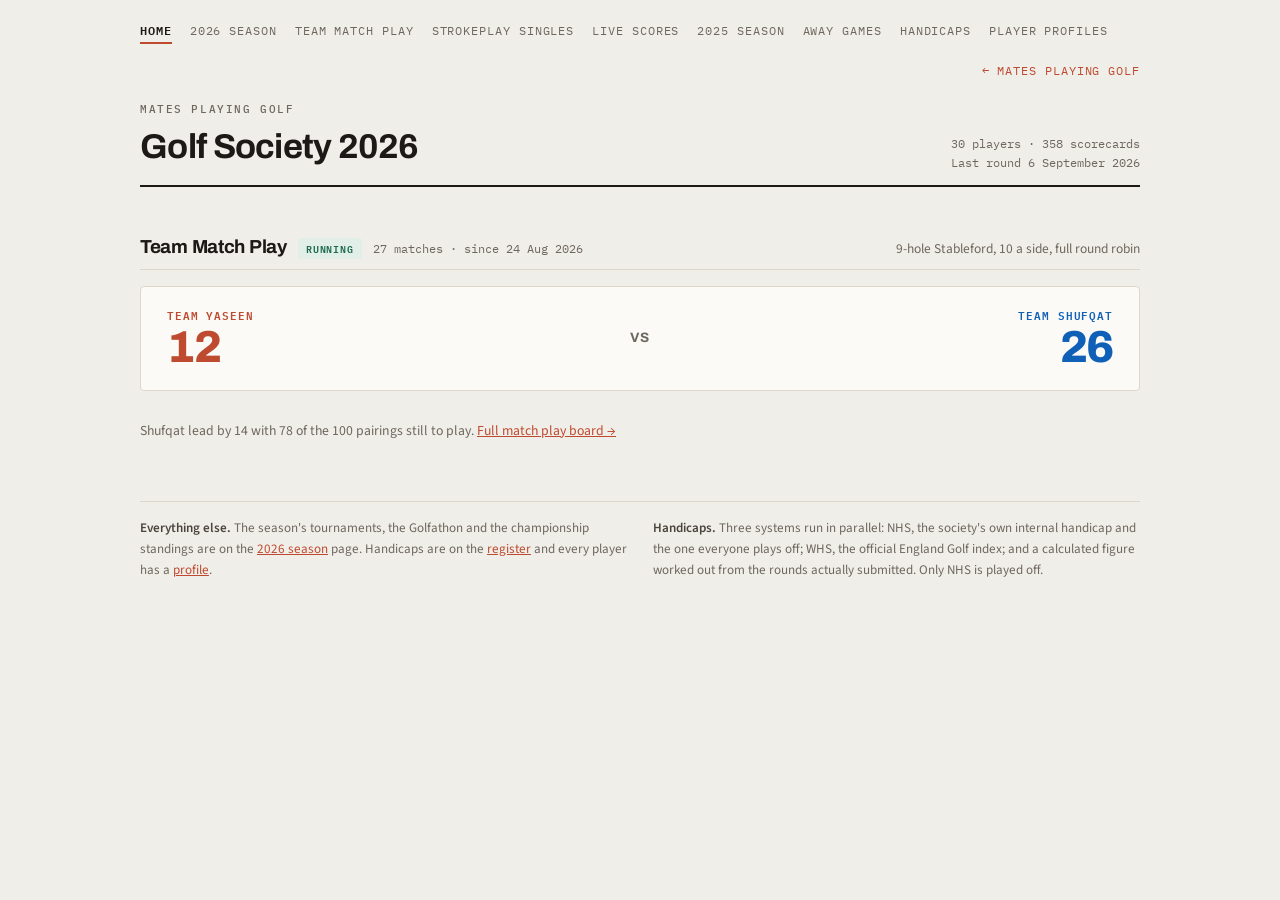
==== index.html @ e3bb6d6c "Yaseen 12, Shufqat 26 (27 matches) -- Moody v Sam now 12-17, was 17-12 (Waseem)" ====
<!doctype html>
<html lang="en">
<head>
<meta charset="utf-8">
<meta name="viewport" content="width=device-width,initial-scale=1">
<title>Golf Society 2026</title>
<meta name="description" content="Mates Playing Golf - the team match play score and the next away day.">
<link rel="stylesheet" href="https://fonts.googleapis.com/css2?family=Archivo:wght@500;600;700;800&family=IBM+Plex+Mono:wght@400;500;600&family=Source+Sans+3:wght@400;500;600;700&display=swap">
<link rel="stylesheet" href="style.css?v=f9aa6899">
<link rel="icon" href="favicon-32.png?v=7d5e942c" sizes="32x32" type="image/png">
<link rel="icon" href="favicon-16.png?v=1fc5ad18" sizes="16x16" type="image/png">
<link rel="apple-touch-icon" href="apple-touch-icon.png?v=20639bb8">
</head>
<body>
<div class="page">

  <nav class="sitenav">
    <a href="index.html" aria-current="page">Home</a>
    <a href="season.html">2026 season</a>
    <a href="matchplay.html">Team match play</a>
    <a href="strokeplay2026.html">Strokeplay Singles</a>
    <a href="live.html">Live scores</a>
    <a href="2025season.html">2025 season</a>
    <a href="awaygames.html">Away games</a>
    <a href="handicaps.html">Handicaps</a>
    <a href="profiles.html">Player profiles</a>
    <a class="back" target="_top" href="https://sites.google.com/view/mpgolf">&larr; Mates Playing Golf</a>
  </nav>

  <header class="masthead">
    <div>
      <div class="eyebrow">Mates Playing Golf</div>
      <h1>Golf Society 2026</h1>
    </div>
    <div class="stamp" id="stamp"></div>
  </header>

  <section>
    <div class="head">
      <div class="head-l">
        <h2>Team Match Play</h2>
        <span class="chip live">Running</span>
        <span class="when" id="mpWhen"></span>
      </div>
      <p>9-hole Stableford, 10 a side, full round robin</p>
    </div>
    <div class="mp">
      <div class="t a">
        <span class="lbl">Team Yaseen</span>
        <span class="sc num" id="mpA">0</span>
      </div>
      <div class="mid">VS</div>
      <div class="t b r">
        <span class="lbl">Team Shufqat</span>
        <span class="sc num" id="mpB">0</span>
      </div>
    </div>
    <p class="mp-note" id="mpNote"></p>
  </section>

  <section id="week" hidden>
    <div class="head">
      <div class="head-l">
        <h2 id="weekTitle">This week</h2>
        <span class="chip live" id="weekChip"></span>
        <span class="when" id="weekWhen"></span>
      </div>
      <p>All ten weeks are on the <a href="matchplay.html">team match play page</a></p>
    </div>
    <div class="weeks" id="weekBox"></div>
  </section>

  <section id="next" hidden>
    <div class="head">
      <div class="head-l">
        <h2 id="nextTitle">Next away day</h2>
        <span class="chip done">Booked</span>
        <span class="when" id="nextWhen"></span>
      </div>
      <p>Once the day has been played it drops off here and moves to the away games page</p>
    </div>
    <div class="cards" id="nextCards"></div>
  </section>

  <footer>
    <div><b>Everything else.</b> The season's tournaments, the Golfathon and the championship standings are on the <a href="season.html">2026 season</a> page. Handicaps are on the <a href="handicaps.html">register</a> and every player has a <a href="profiles.html">profile</a>.</div>
    <div><b>Handicaps.</b> Three systems run in parallel: NHS, the society's own internal handicap and the one everyone plays off; WHS, the official England Golf index; and a calculated figure worked out from the rounds actually submitted. Only NHS is played off.</div>
  </footer>
</div>

<script src="data.js?v=2415bcad"></script>
<script src="fx.js?v=35840b0c"></script>
<script>
  const fmtP = v => v % 1 === 0 ? String(v) : v.toFixed(1);

  /* ---------- the stamp ---------- */
  document.getElementById('stamp').innerHTML =
    `${SOCIETY.onBooks} players &middot; ${SOCIETY.rounds} scorecards<br>` +
    `Last round ${SOCIETY.lastRound}`;

  /* ---------- team match play, the headline ---------- */
  (function(){
    const isSub = (p,f) => !!f && f !== p;
    let a = 0, b = 0;
    MATCHES.forEach(m => {
      const big = Math.abs(m.aPts - m.bPts) >= BIG_WIN;
      if (m.aPts > m.bPts) a += big ? 2 : 1;
      else if (m.bPts > m.aPts) b += big ? 2 : 1;
      else { a += 0.5; b += 0.5; }
    });
    const pairs = new Set(MATCHES.filter(m => !isSub(m.aPlayer,m.aSubFor) && !isSub(m.bPlayer,m.bSubFor))
      .map(m => m.aPlayer + '|' + m.bPlayer));
    const total = ROSTER_A.length * ROSTER_B.length;

    document.getElementById('mpA').textContent = fmtP(a);
    document.getElementById('mpB').textContent = fmtP(b);
    const first = MATCHES.reduce((d,m) => m.date < d ? m.date : d, MATCHES[0].date);
    document.getElementById('mpWhen').textContent =
      MATCHES.length + ' matches · since ' + new Date(first + 'T00:00:00')
        .toLocaleDateString('en-GB', {day:'numeric', month:'short', year:'numeric'});

    const lead = a === b ? null : (a > b ? 'Yaseen' : 'Shufqat');
    document.getElementById('mpNote').innerHTML =
      (lead ? `${lead} lead by ${fmtP(Math.abs(a-b))}` : `All square at ${fmtP(a)} each`) +
      ` with ${total - pairs.size} of the ${total} pairings still to play. ` +
      `<a href="matchplay.html">Full match play board &rarr;</a>`;
  })();

  /* ---------- this week's team fixtures ----------
     The week is chosen by date, so the block moves on by itself every Monday
     and disappears once the last week has finished - nobody has to republish.
     Matches played ahead of their week are already done, so the list is a mix
     of results and outstanding games; both are shown, because what is still to
     arrange is the point of putting it here.

     The rows are drawn by fx.js, which the match play page uses too, so the
     two lists cannot drift apart. */
  (function(){
    if (typeof TEAM_SCHEDULE === 'undefined' || !TEAM_SCHEDULE.length) return;
    const today = new Date(); today.setHours(0,0,0,0);
    const day = d => new Date(d + 'T00:00:00');
    const endOf = w => { const e = day(w.from); e.setDate(e.getDate() + 6); return e; };

    const last = TEAM_SCHEDULE[TEAM_SCHEDULE.length - 1];
    if (endOf(last) < today) return;                  // competition over
    // the week we are in, or the next one to start
    const w = TEAM_SCHEDULE.find(x => endOf(x) >= today);
    if (!w) return;

    const done = w.pairs.filter(p => FX.byPair[p[0] + '|' + p[1]]).length;
    const started = day(w.from) <= today;

    document.getElementById('week').hidden = false;
    document.getElementById('weekTitle').textContent =
      (started ? 'This week — week ' : 'Next week — week ') + w.week;
    document.getElementById('weekChip').textContent = `${done} of ${w.pairs.length}`;
    document.getElementById('weekWhen').textContent =
      (started ? 'commencing Monday ' : 'starts Monday ') +
      day(w.from).toLocaleDateString('en-GB', {day:'numeric', month:'long'});

    const box = document.getElementById('weekBox');
    box.innerHTML = FX.card(w, {carry:true});
    box.insertAdjacentHTML('afterend', FX.key());   // outside the grid, not a cell
  })();

  /* ---------- the next away day ----------
     Strictly what is still to come: a fixture shows on the day itself and is
     gone the morning after, without anyone republishing the site, because the
     comparison runs in the reader's browser every time the page loads. A day
     that has been played but not yet scored is deliberately NOT shown here -
     it is no longer news - but it stays on the away games page marked as
     awaiting cards so it cannot be forgotten. */
  (function(){
    const F = (typeof FIXTURES !== 'undefined' ? FIXTURES : []);
    const today = new Date(); today.setHours(0,0,0,0);
    const day = d => new Date(d + 'T00:00:00');
    const soon = F.filter(f => day(f.date) >= today).sort((x,y) => day(x.date) - day(y.date));
    if (!soon.length) return;                 // nothing booked: the block stays hidden

    const fmt = d => day(d).toLocaleDateString('en-GB',
      {weekday:'long', day:'numeric', month:'long'});
    const away = d => Math.round((day(d) - today) / 86400000);
    const when = n => n === 0 ? 'today' : n === 1 ? 'tomorrow' : `in ${n} days`;

    document.getElementById('next').hidden = false;
    document.getElementById('nextTitle').textContent =
      soon.length === 1 ? 'Next away day' : 'Next away days';
    document.getElementById('nextWhen').textContent =
      soon.length === 1 ? when(away(soon[0].date))
                        : `${soon.length} booked · next ${when(away(soon[0].date))}`;

    document.getElementById('nextCards').innerHTML = soon.map(f => `
      <div class="card">
        <span class="net num" style="font-size:1.05rem">${fmt(f.date)}</span>
        <span class="who">${f.venue}</span>
        <span class="sub">${[f.place, f.note].filter(Boolean).join(' &middot; ')}</span>
        <span class="sub">${f.tee ? f.tee.toLowerCase() + ' tees' : 'tee to confirm'}${
          f.cr !== null ? ` &middot; rating ${f.cr.toFixed(1)}` : ' &middot; rating to follow'}</span>
      </div>`).join('');
  })();
</script>
<style>
  #nextCards .card{gap:3px;}
  #nextCards .who{font-weight:600;font-size:1rem;}
  #nextCards .sub{font-size:.82rem;color:var(--muted);}
</style>
<script src="fresh.js?v=aaacb79a"></script>
</body>
</html>
---- style.css ----
/* ============================================================
   Golf Society 2026 — shared styles for every page
   ============================================================ */

:root{
  --ground:#F0EEE9;
  --surface:#FBFAF7;
  --surface-sunk:#E7E4DD;
  --border:#DCD6CB;
  --hairline:#E8E4DB;
  --ink:#1C1917;
  --ink-2:#4A443C;
  --muted:#6E675E;
  --accent:#BE4A2F;
  --accent-wash:#F6E6E0;
  --gold:#9A6B12;
  --gold-wash:#F4EBD8;
  --live:#1B6B4C;
  --live-wash:#E2EFE8;
  --teamA:#BE4A2F;
  --teamA-wash:#F6E6E0;
  --teamB:#1160B8;
  --teamB-wash:#E1EAF7;
  --grid-open:#EDEAE3;
}
@media (prefers-color-scheme: dark){
  :root:not([data-theme="light"]){
    --ground:#14171A; --surface:#1B1F23; --surface-sunk:#22272C;
    --border:#2E353B; --hairline:#262C31;
    --ink:#E8E6E1; --ink-2:#BDBAB4; --muted:#949B9F;
    --accent:#E06A45; --accent-wash:#33201A;
    --gold:#D9A93C; --gold-wash:#302716;
    --live:#4FBF8E; --live-wash:#152A22;
    --teamA:#E06A45; --teamA-wash:#33201A;
    --teamB:#4C93D8; --teamB-wash:#16263A;
    --grid-open:#20252A;
  }
}
:root[data-theme="dark"]{
  --ground:#14171A; --surface:#1B1F23; --surface-sunk:#22272C;
  --border:#2E353B; --hairline:#262C31;
  --ink:#E8E6E1; --ink-2:#BDBAB4; --muted:#949B9F;
  --accent:#E06A45; --accent-wash:#33201A;
  --gold:#D9A93C; --gold-wash:#302716;
  --live:#4FBF8E; --live-wash:#152A22;
  --teamA:#E06A45; --teamA-wash:#33201A;
  --teamB:#4C93D8; --teamB-wash:#16263A;
  --grid-open:#20252A;
}

*{box-sizing:border-box;}
html{color-scheme:light dark;}
body{margin:0;background:var(--ground);color:var(--ink);
  font-family:'Source Sans 3',ui-sans-serif,system-ui,sans-serif;font-size:16px;line-height:1.5;
  -webkit-font-smoothing:antialiased;}
img{max-width:100%;}
h1,h2,h3,.num{font-family:'Archivo',ui-sans-serif,system-ui,sans-serif;text-wrap:balance;}
.num{font-variant-numeric:tabular-nums;}
a{color:var(--accent);}
:focus-visible{outline:2px solid var(--accent);outline-offset:2px;}
.page{max-width:1040px;margin:0 auto;padding:22px 20px 72px;display:flex;flex-direction:column;gap:46px;}

/* ---------- site nav ---------- */
.sitenav{display:flex;gap:18px;flex-wrap:wrap;font-family:'IBM Plex Mono',ui-monospace,monospace;
  font-size:.72rem;letter-spacing:.08em;text-transform:uppercase;margin-bottom:-30px;}
.sitenav a{text-decoration:none;color:var(--muted);padding-bottom:3px;border-bottom:2px solid transparent;}
.sitenav a:hover{color:var(--ink);}
.sitenav a[aria-current]{color:var(--ink);border-bottom-color:var(--accent);font-weight:600;}
.sitenav .back{margin-left:auto;color:var(--accent);}
.sitenav .back:hover{color:var(--ink);}
@media (max-width:720px){.sitenav .back{margin-left:0;width:100%;}}

/* ---------- masthead ---------- */
.masthead{display:flex;justify-content:space-between;align-items:flex-end;gap:20px;flex-wrap:wrap;
  border-bottom:2px solid var(--ink);padding-bottom:12px;}
.eyebrow{font-family:'IBM Plex Mono',monospace;font-size:.7rem;font-weight:500;letter-spacing:.14em;
  text-transform:uppercase;color:var(--muted);}
.masthead h1{margin:4px 0 0;font-size:clamp(1.6rem,4.5vw,2.15rem);font-weight:700;letter-spacing:-.02em;}
.masthead .stamp{font-family:'IBM Plex Mono',monospace;font-size:.72rem;color:var(--muted);
  text-align:right;line-height:1.7;}

/* ---------- stat strip ---------- */
.strip{display:grid;grid-template-columns:repeat(4,1fr);gap:1px;background:var(--border);
  border:1px solid var(--border);border-radius:4px;overflow:hidden;}
@media (max-width:620px){.strip{grid-template-columns:repeat(2,1fr);}}
.stat{background:var(--surface);padding:14px 16px;display:flex;flex-direction:column;gap:1px;}
.stat .k{font-family:'IBM Plex Mono',monospace;font-size:.64rem;letter-spacing:.1em;
  text-transform:uppercase;color:var(--muted);}
.stat .v{font-family:'Archivo',sans-serif;font-size:1.55rem;font-weight:700;
  font-variant-numeric:tabular-nums;letter-spacing:-.02em;line-height:1.15;}
.stat .v .of{font-size:.9rem;font-weight:500;color:var(--muted);}
.stat .sub{font-size:.79rem;color:var(--muted);}

/* ---------- section headers ---------- */
/* an author display rule beats the UA stylesheet's [hidden]{display:none},
   so anything using the hidden attribute needs this to actually disappear */
[hidden]{display:none !important;}
section{display:flex;flex-direction:column;gap:16px;}
.head{display:flex;justify-content:space-between;align-items:baseline;gap:12px;flex-wrap:wrap;
  border-bottom:1px solid var(--border);padding-bottom:8px;}
.head-l{display:flex;align-items:baseline;gap:11px;flex-wrap:wrap;}
.head h2{margin:0;font-size:1.18rem;font-weight:700;letter-spacing:-.015em;}
.head .when{font-family:'IBM Plex Mono',monospace;font-size:.72rem;color:var(--muted);}
.head p{margin:0;font-size:.84rem;color:var(--muted);}
.chip{font-family:'IBM Plex Mono',monospace;font-size:.63rem;font-weight:600;letter-spacing:.09em;
  text-transform:uppercase;padding:3px 8px;border-radius:3px;background:var(--surface-sunk);color:var(--ink-2);}
.chip.live{background:var(--live-wash);color:var(--live);}
.chip.done{background:var(--gold-wash);color:var(--gold);}
.after{font-size:.83rem;color:var(--muted);}

/* ---------- bar chart ---------- */
.bars{display:grid;grid-template-columns:auto 1fr auto;gap:3px 12px;align-items:center;}
.bars .nm{font-size:.86rem;font-weight:600;white-space:nowrap;}
.bars .nm .rk{color:var(--muted);font-weight:500;font-family:'IBM Plex Mono',monospace;
  font-size:.72rem;margin-right:7px;}
.track{height:16px;background:var(--surface-sunk);border-radius:3px;overflow:hidden;}
.fill{height:100%;background:var(--accent);border-radius:0 4px 4px 0;}
.fill.top{background:var(--gold);}
.bars .val{font-family:'Archivo',sans-serif;font-weight:700;font-variant-numeric:tabular-nums;
  font-size:.9rem;white-space:nowrap;}
.bars .val small{font-family:'Source Sans 3',sans-serif;font-weight:400;color:var(--muted);
  font-size:.74rem;margin-left:6px;}
@media (max-width:560px){
  .bars{grid-template-columns:1fr auto;}
  .bars .track{grid-column:1 / -1;}
}

/* ---------- tables ---------- */
.t-scroll{overflow-x:auto;}
table{width:100%;border-collapse:collapse;font-size:.88rem;}
th,td{padding:7px 8px;text-align:right;white-space:nowrap;font-variant-numeric:tabular-nums;
  border-bottom:1px solid var(--hairline);}
th{font-family:'IBM Plex Mono',monospace;font-size:.62rem;font-weight:500;letter-spacing:.08em;
  text-transform:uppercase;color:var(--muted);border-bottom:1px solid var(--border);}
th.sortable{cursor:pointer;user-select:none;}
th.sortable:hover{color:var(--ink);}
th.sortable::after{content:"";opacity:.35;margin-left:5px;}
th.sortable[data-dir="asc"]::after{content:"\2191";opacity:1;color:var(--accent);}
th.sortable[data-dir="desc"]::after{content:"\2193";opacity:1;color:var(--accent);}
td.rk,th.rk{width:2.6em;text-align:left;color:var(--muted);font-family:'IBM Plex Mono',monospace;font-size:.78rem;}
td.nm,th.nm{text-align:left;font-weight:600;}
tr.win td.nm{color:var(--gold);}
td.key{font-family:'Archivo',sans-serif;font-weight:700;text-align:right;}
td.pending{color:var(--muted);}
.mini{font-family:'IBM Plex Mono',ui-monospace,monospace;font-size:.62rem;
  color:var(--muted);margin-left:6px;}
.major-note{display:block;font-weight:400;font-size:.78rem;color:var(--muted);margin-top:2px;}
td .chip{font-size:.6rem;}
.tie{font-family:'IBM Plex Mono',monospace;font-size:.66rem;color:var(--muted);margin-left:6px;}
.pill{font-family:'IBM Plex Mono',monospace;font-size:.62rem;font-weight:600;letter-spacing:.05em;
  padding:2px 7px;border-radius:3px;background:var(--surface-sunk);color:var(--ink-2);}
.pill.est{background:var(--live-wash);color:var(--live);}

/* ---------- callout ---------- */
.note{background:var(--surface);border:1px solid var(--border);border-left:3px solid var(--accent);
  border-radius:4px;padding:14px 16px;font-size:.87rem;color:var(--ink-2);line-height:1.6;}
.note b{color:var(--ink);}

/* ---------- cards ---------- */
.cards{display:grid;grid-template-columns:repeat(auto-fit,minmax(215px,1fr));gap:1px;
  background:var(--border);border:1px solid var(--border);border-radius:4px;overflow:hidden;}
.card{background:var(--surface);padding:15px 16px;display:flex;flex-direction:column;gap:2px;}
.card .net{font-family:'Archivo',sans-serif;font-size:1.7rem;font-weight:700;line-height:1;
  font-variant-numeric:tabular-nums;color:var(--accent);}
.card .who{font-weight:600;font-size:.94rem;}
.card .meta{font-size:.76rem;color:var(--muted);}

/* ---------- match play: compact score panel ---------- */
.mp{display:grid;grid-template-columns:1fr auto 1fr;align-items:center;gap:clamp(10px,3vw,26px);
  background:var(--surface);border:1px solid var(--border);border-radius:4px;padding:20px clamp(16px,3vw,26px);}
@media (max-width:560px){.mp{grid-template-columns:1fr;text-align:center;}}
.mp .t{display:flex;flex-direction:column;gap:1px;}
.mp .t.r{text-align:right;}
@media (max-width:560px){.mp .t,.mp .t.r{text-align:center;}}
.mp .t .lbl{font-family:'IBM Plex Mono',monospace;font-size:.7rem;font-weight:600;letter-spacing:.08em;
  text-transform:uppercase;}
.mp .t.a .lbl{color:var(--teamA);} .mp .t.b .lbl{color:var(--teamB);}
.mp .t .sc{font-family:'Archivo',sans-serif;font-size:2.8rem;font-weight:800;line-height:1;
  letter-spacing:-.03em;font-variant-numeric:tabular-nums;}
.mp .t.a .sc{color:var(--teamA);} .mp .t.b .sc{color:var(--teamB);}
.mp .mid{font-family:'Archivo',sans-serif;font-weight:700;font-size:.85rem;color:var(--muted);
  letter-spacing:.1em;}
.mp-note{font-size:.86rem;color:var(--muted);}

/* Golfathon: the event and who took part, no scoring */
.ga-players .lbl{display:block;font-family:'IBM Plex Mono',ui-monospace,monospace;
  font-size:.6rem;font-weight:600;letter-spacing:.08em;text-transform:uppercase;
  color:var(--muted);margin-bottom:9px;}
.ga-players ul{list-style:none;margin:0;padding:0;display:flex;flex-wrap:wrap;gap:8px;}
.ga-players li{font-weight:600;font-size:.92rem;padding:6px 12px;border-radius:4px;
  background:var(--surface-sunk);border:1px solid var(--border);}

/* ---------- match play: full board ---------- */
.board{display:grid;grid-template-columns:1fr auto 1fr;gap:clamp(10px,3vw,28px);align-items:stretch;}
@media (max-width:640px){.board{grid-template-columns:1fr;}}
.side{background:var(--surface);border:1px solid var(--border);border-radius:4px;
  padding:22px clamp(16px,3vw,26px);display:flex;flex-direction:column;gap:2px;position:relative;overflow:hidden;}
.side::before{content:"";position:absolute;inset:0 auto 0 0;width:5px;background:var(--tint);}
.side.a{--tint:var(--teamA);--lead-wash:var(--teamA-wash);}
.side.b{--tint:var(--teamB);--lead-wash:var(--teamB-wash);}
.side.lead{background:var(--lead-wash);border-color:var(--tint);}
.side .who{font-family:'IBM Plex Mono',monospace;font-size:.74rem;font-weight:600;letter-spacing:.08em;
  text-transform:uppercase;color:var(--tint);}
.side .score{font-family:'Archivo',sans-serif;font-size:clamp(3.4rem,11vw,4.6rem);font-weight:800;
  line-height:.95;letter-spacing:-.04em;font-variant-numeric:tabular-nums;color:var(--tint);}
.side .cap{font-size:.85rem;color:var(--muted);}
.side .form{display:flex;gap:3px;margin-top:12px;}
.form i{width:100%;height:5px;border-radius:1px;background:var(--surface-sunk);font-style:normal;}
.form i.w{background:var(--tint);}
.form i.h{background:var(--muted);opacity:.55;}
.mid-col{display:flex;flex-direction:column;align-items:center;justify-content:center;gap:6px;padding:0 4px;}
.mid-col .vs{font-family:'Archivo',sans-serif;font-weight:700;font-size:.9rem;color:var(--muted);letter-spacing:.1em;}
.mid-col .rule{width:1px;flex:1;background:var(--border);min-height:18px;}
@media (max-width:640px){.mid-col{flex-direction:row;}.mid-col .rule{width:100%;height:1px;flex:1;min-height:0;}}
.verdict{display:flex;align-items:baseline;gap:10px;flex-wrap:wrap;font-size:1.02rem;margin:0;}
.verdict b{font-family:'Archivo',sans-serif;font-weight:700;}

/* ---------- match play: race chart ---------- */
.chart-wrap{position:relative;}
#race{width:100%;height:auto;display:block;touch-action:pan-y;}
#race text{font-family:'IBM Plex Mono',monospace;}
.tip{position:absolute;pointer-events:none;opacity:0;transition:opacity .12s;
  background:var(--surface);border:1px solid var(--border);border-radius:4px;
  padding:8px 10px;font-size:.78rem;line-height:1.45;min-width:150px;
  box-shadow:0 6px 20px -10px rgba(0,0,0,.45);z-index:5;}
.tip .t-h{font-family:'IBM Plex Mono',monospace;font-size:.66rem;letter-spacing:.08em;
  text-transform:uppercase;color:var(--muted);margin-bottom:4px;}
.tip .t-r{display:flex;justify-content:space-between;gap:14px;font-variant-numeric:tabular-nums;}
.tip .t-r b{font-weight:600;}
.tip .t-f{margin-top:5px;padding-top:5px;border-top:1px solid var(--hairline);color:var(--muted);font-size:.74rem;}
.legend{display:flex;gap:18px;flex-wrap:wrap;font-size:.82rem;color:var(--ink-2);}
.legend span{display:inline-flex;align-items:center;gap:7px;}
.legend-key{width:14px;height:3px;border-radius:2px;display:inline-block;}
.legend-key.a{background:var(--teamA);} .legend-key.b{background:var(--teamB);}
.legend-key.gap{height:10px;width:14px;border-radius:2px;background:var(--surface-sunk);}
.dot{width:10px;height:10px;border-radius:50%;display:inline-block;}
.dot.a{background:var(--teamA);} .dot.b{background:var(--teamB);}

/* ---------- match play: rosters ---------- */
.rosters{display:grid;grid-template-columns:1fr 1fr;gap:22px;}
@media (max-width:760px){.rosters{grid-template-columns:1fr;}}
.roster h3{margin:0 0 8px;font-family:'IBM Plex Mono',monospace;font-size:.74rem;font-weight:600;
  letter-spacing:.1em;text-transform:uppercase;display:flex;align-items:center;gap:8px;}
.roster.a h3{color:var(--teamA);} .roster.b h3{color:var(--teamB);}
.roster h3 .dot{background:currentColor;width:9px;height:9px;}
tr.idle td{color:var(--muted);font-weight:500;}
.star{color:var(--gold);font-size:.76rem;font-weight:600;margin-left:3px;}

/* ---------- match play: ledger ---------- */
.ledger{display:flex;flex-direction:column;}
.day{font-family:'IBM Plex Mono',monospace;font-size:.68rem;letter-spacing:.1em;text-transform:uppercase;
  color:var(--muted);padding:16px 0 6px;border-bottom:1px solid var(--border);}
.day:first-child{padding-top:0;}
.match{display:grid;grid-template-columns:1fr 62px 1fr 118px;align-items:center;gap:12px;
  padding:9px 0;border-bottom:1px solid var(--hairline);font-size:.9rem;}
@media (max-width:640px){
  .match{grid-template-columns:1fr 62px 1fr;gap:8px 10px;}
  .match .outcome{grid-column:1 / -1;text-align:left;}
}
.match .p{display:flex;flex-direction:column;gap:1px;min-width:0;}
.match .p.right{text-align:right;align-items:flex-end;}
.match .p .nm2{font-weight:600;overflow:hidden;text-overflow:ellipsis;}
.match .p.win.a .nm2{color:var(--teamA);} .match .p.win.b .nm2{color:var(--teamB);}
.match .p .sub{font-size:.72rem;color:var(--muted);}
.match .cards2{display:flex;justify-content:center;align-items:center;gap:6px;
  font-family:'Archivo',sans-serif;font-weight:700;font-variant-numeric:tabular-nums;}
.match .cards2 .dash{color:var(--muted);font-weight:500;}
.match .outcome{text-align:right;font-size:.78rem;color:var(--muted);}
.tag{display:inline-block;font-family:'IBM Plex Mono',monospace;font-size:.64rem;font-weight:600;
  letter-spacing:.06em;text-transform:uppercase;padding:2px 6px;border-radius:3px;}
.tag.big{background:var(--gold-wash);color:var(--gold);}
.tag.half{background:var(--surface-sunk);color:var(--ink-2);}

/* ---------- match play: pairings grid ---------- */
.grid-scroll{overflow-x:auto;border:1px solid var(--border);border-radius:4px;background:var(--surface);}
.pg{border-collapse:collapse;font-family:'IBM Plex Mono',monospace;font-size:.68rem;}
.pg th,.pg td{border:1px solid var(--hairline);padding:0;text-align:center;}
.pg td{width:30px;height:30px;}
.pg th.corner{background:var(--surface);}
.pg th.col{height:74px;width:30px;background:var(--teamB-wash);color:var(--teamB);font-weight:600;}
.pg th.col span{writing-mode:vertical-rl;transform:rotate(180deg);display:inline-block;padding:5px 0;}
.pg th.row{background:var(--teamA-wash);color:var(--teamA);font-weight:600;text-align:left;
  padding:0 10px;white-space:nowrap;}
.pg td.open{background:var(--grid-open);}
.pg td.done{background:var(--gold-wash);color:var(--gold);font-weight:600;}
.g-legend{display:flex;gap:18px;flex-wrap:wrap;font-size:.8rem;color:var(--ink-2);}
.g-legend span{display:inline-flex;align-items:center;gap:7px;}
.sw{width:13px;height:13px;border-radius:2px;border:1px solid var(--border);display:inline-block;}
.sw.done{background:var(--gold-wash);border-color:var(--gold);}
.sw.open{background:var(--grid-open);}

/* ---------- footer ---------- */
footer{border-top:1px solid var(--border);padding-top:16px;font-size:.82rem;color:var(--muted);
  display:grid;grid-template-columns:repeat(auto-fit,minmax(230px,1fr));gap:10px 26px;line-height:1.6;}
footer b{color:var(--ink-2);font-weight:600;}

@media (prefers-reduced-motion:reduce){*{transition:none!important;}}


/* team match play fixture list
   Two columns on a wide screen so ten matches read at a glance rather than as
   a long strip.

   COLOUR CARRIES THE TEAM, WEIGHT CARRIES THE RESULT. Every name is tinted in
   its own team's colour, so a row reads as A side against B side before it is
   read at all. The winner is the name at full strength and bold; a halved
   match shows both at full strength and neither bold, which is what a draw
   should look like. Colouring only the winner - the previous arrangement -
   left an unplayed fixture with no team in it at all, which is most of the
   list for most of the season.

   A browser too old for color-mix keeps the first declaration and simply
   shows every name at full team colour, which is a fair degradation.        */
.weeks{display:grid;grid-template-columns:repeat(auto-fit,minmax(320px,1fr));gap:14px;}
/* a size container, so the fixture list below can lay itself out against the
   width of THIS card rather than the width of the window. The match play
   page puts two week cards side by side, so a viewport-based breakpoint
   split a 334px card into two columns and squeezed the names to nothing. */
.wk{background:var(--surface);border:1px solid var(--border);border-radius:4px;
  padding:13px 14px;container-type:inline-size;}
.wk-h{display:flex;align-items:baseline;gap:9px;flex-wrap:wrap;margin-bottom:10px;
  padding-bottom:7px;border-bottom:1px solid var(--border);}
.wk-h b{font-size:.95rem;}
.wk-h .chip{margin-left:auto;}
.fx-list{list-style:none;margin:0;padding:0;display:grid;gap:1px 26px;
  grid-template-columns:1fr;}
/* two columns, never three: at three the names are squeezed to about 70px and
   the row stops being readable at a glance. Measured on the card, so the home
   page's single wide card splits in two while the match play page's paired
   cards each stay in one - which is what their width can carry. */
@container (min-width:660px){ .fx-list{grid-template-columns:1fr 1fr;} }
.fx{display:grid;grid-template-columns:1.4em minmax(0,1fr) auto minmax(0,1fr) auto;
  align-items:center;gap:7px;padding:4px 6px;border-radius:3px;font-size:.87rem;}
.fx + .fx{box-shadow:inset 0 1px 0 var(--hairline);}
.fx .no{font-family:'IBM Plex Mono',ui-monospace,monospace;font-size:.64rem;color:var(--muted);
  text-align:right;}

/* the two name cells. Each is a flex row so the form bars can sit on the
   outside edge and only the name itself is allowed to shrink. */
.fx-a,.fx-b{display:flex;align-items:center;gap:7px;min-width:0;}
.fx-a{justify-content:flex-end;text-align:right;}
.fx-a .nm,.fx-b .nm{white-space:nowrap;overflow:hidden;text-overflow:ellipsis;}
/* The quiet state is the team colour mixed toward the ink, not toward the
   card. Mixing toward the card washed the names out to 2.6:1 against it -
   unreadable - and would do the same in dark mode; mixing toward the ink keeps
   the hue, stays legible, and moves the right way in both palettes. */
.fx-a{color:var(--teamA);color:color-mix(in srgb,var(--teamA) 70%,var(--ink));}
.fx-b{color:var(--teamB);color:color-mix(in srgb,var(--teamB) 70%,var(--ink));}
.fx-a.won,.fx.halved .fx-a{color:var(--teamA);}
.fx-b.won,.fx.halved .fx-b{color:var(--teamB);}
.fx .won .nm{font-weight:700;}
.fx .nm .src{font-weight:400;}

/* form bars - fx.js explains what they mean. currentColor makes them take the
   name's team colour, so they brighten with it when that player won. */
.form{flex:none;display:inline-flex;align-items:center;gap:2px;font-style:normal;line-height:0;}
.form b{display:block;width:4px;height:11px;border-radius:1px;background:currentColor;opacity:.9;}
.form b.bw{width:9px;}                                    /* a win worth two */
.form b.h{opacity:.42;}                                          /* halved */
.form b.l{background:none;box-shadow:inset 0 0 0 1px currentColor;opacity:.34;}
.form.none{font-size:.85rem;line-height:1;opacity:.3;}     /* has not played */

.fx-v{font-family:'IBM Plex Mono',ui-monospace,monospace;font-size:.72rem;color:var(--muted);
  min-width:3.4em;text-align:center;}
.fx.done .fx-v{font-size:.8rem;font-weight:600;color:var(--ink);
  background:var(--surface-sunk);border-radius:3px;padding:1px 5px;font-variant-numeric:tabular-nums;}
.fx-r{font-family:'IBM Plex Mono',ui-monospace,monospace;font-size:.66rem;color:var(--muted);
  min-width:5.6em;text-align:right;}
.fx .pending{opacity:.75;}
.fx.late .fx-r{color:var(--accent);opacity:1;}

/* carried over: fixtures whose week closed without them being played.
   Set apart from the week's own ten by a rule and a heading, and tinted with
   the accent wash so an overdue game reads as something to act on rather than
   as one more row in a list. */
.wk-carry{margin-top:14px;padding-top:12px;border-top:1px dashed var(--border);}
.carry-h{display:flex;align-items:baseline;gap:9px;flex-wrap:wrap;margin-bottom:8px;}
.carry-h b{font-size:.82rem;text-transform:uppercase;letter-spacing:.06em;
  color:var(--accent);}
.carry-h span{font-size:.75rem;color:var(--muted);}
.wk-carry .fx{background:var(--accent-wash);}
.wk-carry .fx .fx-r{color:var(--accent);opacity:1;}

/* the submit-a-result button. Deliberately quiet: it is for two people, and
   everyone else on the page is a reader. */
.btn{display:inline-block;background:var(--accent);color:#fff;text-decoration:none;
  font-weight:600;font-size:.9rem;padding:9px 16px;border-radius:4px;}
.btn:hover{filter:brightness(1.08);}
.btn-note{margin:11px 0 0;font-size:.82rem;color:var(--muted);max-width:62ch;line-height:1.55;}

/* the legend, once under the list rather than once per week card */
.fx-key{display:flex;flex-wrap:wrap;align-items:center;gap:7px 16px;margin-top:12px;
  font-size:.73rem;color:var(--muted);}
.fx-key span{display:inline-flex;align-items:center;gap:6px;}
.fx-key .form{color:var(--ink-2);}
.fx-key .fx-key-t{color:var(--muted);}
.fx-key .fx-key-t:first-child{font-weight:600;color:var(--ink-2);font-size:.64rem;
  text-transform:uppercase;letter-spacing:.06em;}

/* Narrow cards, again measured on the card rather than the window: the date
   drops to its own line first, which buys back about 57px and keeps the names
   readable. Only if it is still hopeless do the form bars go - a name the
   reader cannot read is worse than a record they cannot see. */
@container (max-width:390px){
  .fx{grid-template-columns:1.4em minmax(0,1fr) auto minmax(0,1fr);row-gap:1px;}
  .fx-r{grid-column:2 / -1;text-align:right;}
}
@container (max-width:260px){ .fx .form{display:none;} }

/* The one-line "did my result land?" answer, under the submit heading. */
.lastup{margin:0 0 12px;font-size:.8rem;color:var(--muted);line-height:1.5;}
.lastup b{color:var(--ink-2);font-weight:600;}
.lastup a{color:var(--accent);}

/* "How to enter a result", under the submit button on the match play page.
   Three steps and one worked example: a captain does this a few times a
   season, so it has to be readable cold, and short enough that nobody
   scrolls past it. */
.how{margin:14px 0 0;padding-left:1.15em;font-size:.84rem;color:var(--ink-2);
  line-height:1.6;}
.how li{margin:2px 0;}
.how li::marker{color:var(--accent);font-weight:700;font-size:.8rem;}

.how-ex{margin:14px 0 0;padding:11px 13px;border:1px solid var(--rule);
  border-radius:5px;background:var(--surface-sunk);max-width:34rem;}
.how-ex figcaption{font-size:.78rem;font-weight:600;color:var(--ink-2);
  margin-bottom:8px;}
.how-ex dl{display:grid;grid-template-columns:auto 1fr;gap:4px 14px;margin:0;
  font-size:.8rem;}
.how-ex dt{color:var(--muted);white-space:nowrap;}
.how-ex dd{margin:0;font-weight:600;font-family:'IBM Plex Mono',monospace;
  font-size:.76rem;}
.how-ex dd.q{font-weight:400;font-style:italic;color:var(--muted);
  font-family:inherit;font-size:.8rem;}
@container (max-width:420px){
  .how-ex dl{grid-template-columns:1fr;gap:0 0;}
  .how-ex dd{margin-bottom:7px;}
}

.how-else{margin:13px 0 0;padding-left:1.05em;font-size:.82rem;
  color:var(--muted);line-height:1.6;}
.how-else li{margin:3px 0;}
.how-else b{color:var(--ink-2);}

/* The form itself, behind a toggle under the submit button.
   Shut by default: a captain who has done this before does not need two
   screenshots in his way, and one who has not can open them without leaving
   the page or hunting for a guide. auto-fit means the pair sit side by side
   where there is room and stack on a phone, with no breakpoint to maintain. */
.shots{margin:14px 0 0;}
.shots summary{display:inline-block;cursor:pointer;font-size:.82rem;
  font-weight:600;color:var(--accent);padding:3px 0;}
.shots summary:hover{text-decoration:underline;}
.shots-grid{display:grid;gap:16px;margin-top:12px;
  grid-template-columns:repeat(auto-fit,minmax(230px,1fr));max-width:62rem;}
.shots-grid figure{margin:0;}
.shots-grid img{display:block;width:100%;height:auto;border:1px solid var(--border);
  border-radius:5px;background:var(--surface);}
.shots-grid figcaption{margin-top:7px;font-size:.78rem;color:var(--muted);
  line-height:1.5;}
.shots-grid figcaption b{color:var(--ink-2);font-weight:600;}

/* Rounds held by both handicap systems, on a player profile.
   A card is 332px in a three-column grid, so this is a stacked list rather
   than the eight-column table the data suggests - that needed 543px and put a
   sideways scroller inside the card. */
.linked{margin:16px 0 0;}
.linked .lbl{display:block;font-size:.72rem;font-weight:600;color:var(--ink-2);
  text-transform:uppercase;letter-spacing:.06em;}
.linked .lbl em{display:block;margin-top:3px;font-style:normal;font-weight:400;
  font-size:.76rem;color:var(--muted);text-transform:none;letter-spacing:0;}
.lk{list-style:none;margin:9px 0 0;padding:0;}
.lk li{padding:7px 0;border-top:1px solid var(--hairline);}
.lk li:first-child{border-top:0;}
.lk-d{display:block;font-family:'IBM Plex Mono',monospace;font-size:.72rem;
  color:var(--muted);}
.lk-d em{font-style:normal;font-family:'Source Sans 3',sans-serif;font-size:.78rem;
  font-weight:600;color:var(--ink-2);margin-left:7px;}
.lk-v{display:inline-flex;flex-wrap:wrap;align-items:baseline;gap:2px 5px;
  margin-top:3px;font-size:.78rem;}
.lk-v b{font-weight:700;font-variant-numeric:tabular-nums;color:var(--ink);}
.lk-v i{font-style:normal;font-size:.66rem;color:var(--muted);margin-right:5px;}
.lk-eg{margin-left:10px;}
.lk-eg b{color:var(--teamB);}
.lk-v i.cap{border-bottom:1px dotted var(--muted);cursor:help;}
.lk-more{margin:7px 0 0;font-size:.72rem;font-style:italic;color:var(--muted);}
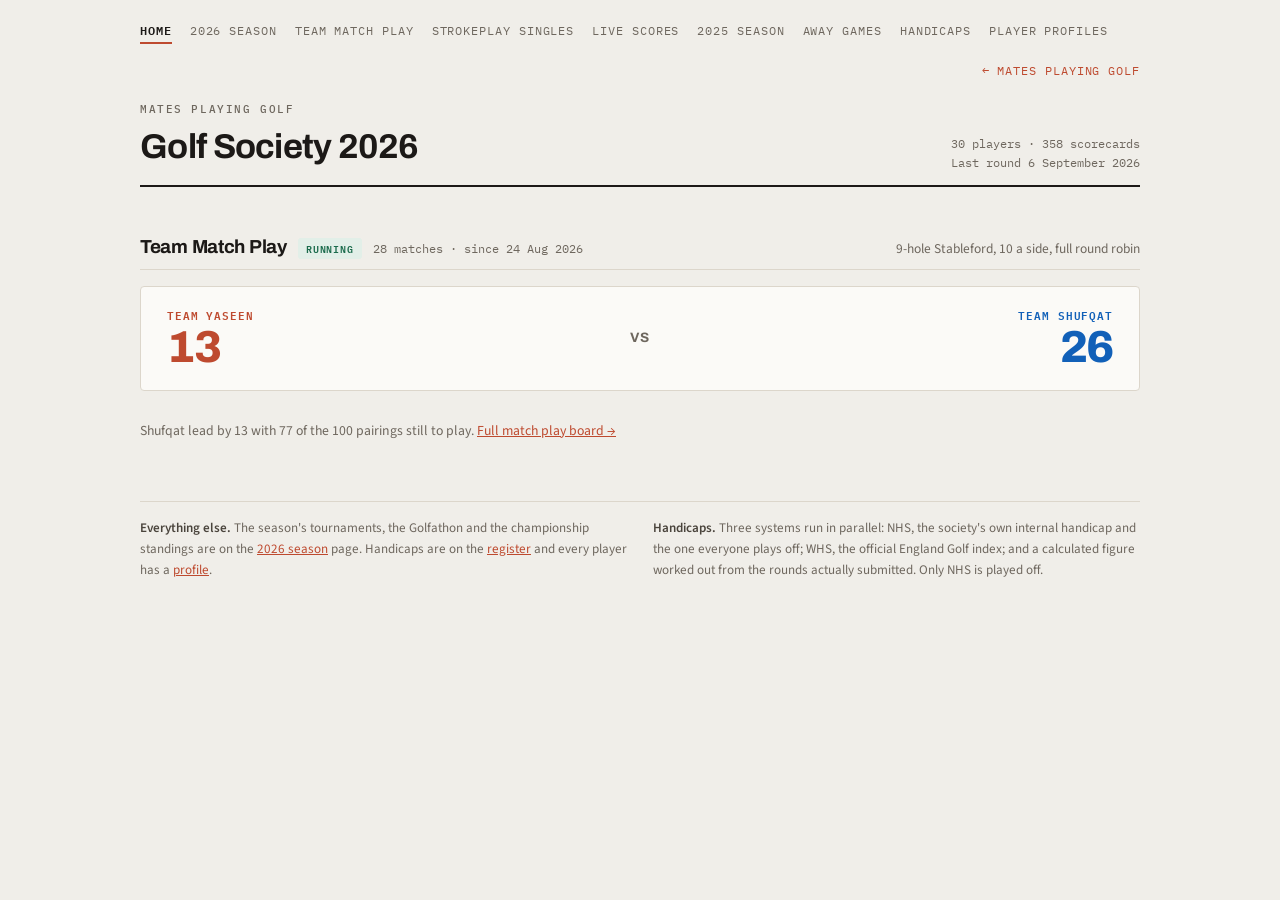
==== commit 6062c316: "Yaseen 13, Shufqat 26 (28 matches) -- added Imran v Raz 18-15 (Waseem)" ====
--- a/index.html
+++ b/index.html
@@ -88,7 +88,7 @@
   </footer>
 </div>
 
-<script src="data.js?v=2415bcad"></script>
+<script src="data.js?v=e3448d7b"></script>
 <script src="fx.js?v=35840b0c"></script>
 <script>
   const fmtP = v => v % 1 === 0 ? String(v) : v.toFixed(1);
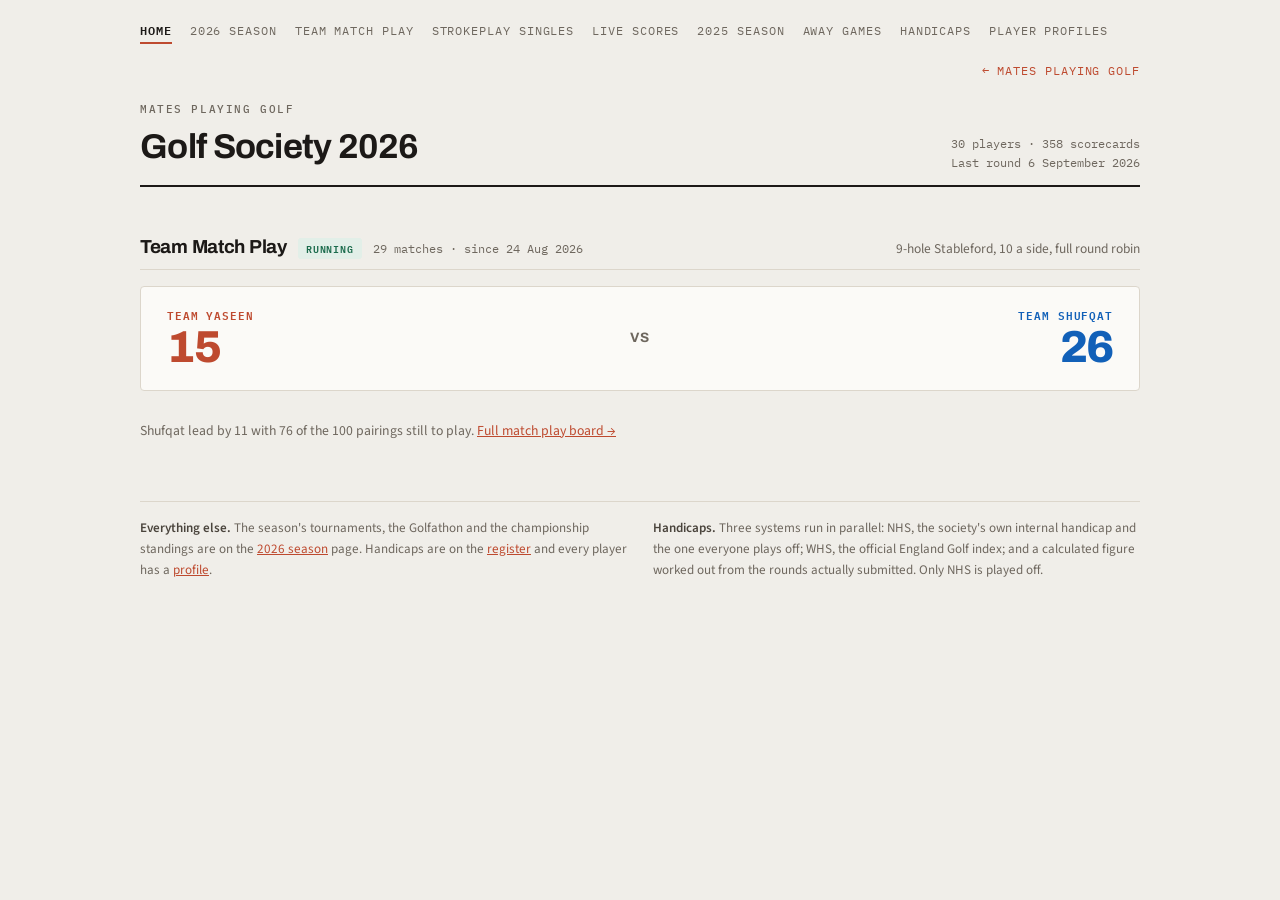
==== commit 0071980f: "Yaseen 15, Shufqat 26 (29 matches) -- added Waseem v Gaff 27-21 (Waseem)" ====
--- a/index.html
+++ b/index.html
@@ -88,7 +88,7 @@
   </footer>
 </div>
 
-<script src="data.js?v=e3448d7b"></script>
+<script src="data.js?v=7cae6197"></script>
 <script src="fx.js?v=35840b0c"></script>
 <script>
   const fmtP = v => v % 1 === 0 ? String(v) : v.toFixed(1);
@@ -204,6 +204,6 @@
   #nextCards .who{font-weight:600;font-size:1rem;}
   #nextCards .sub{font-size:.82rem;color:var(--muted);}
 </style>
-<script src="fresh.js?v=aaacb79a"></script>
+<script src="fresh.js?v=9c44bfec"></script>
 </body>
 </html>
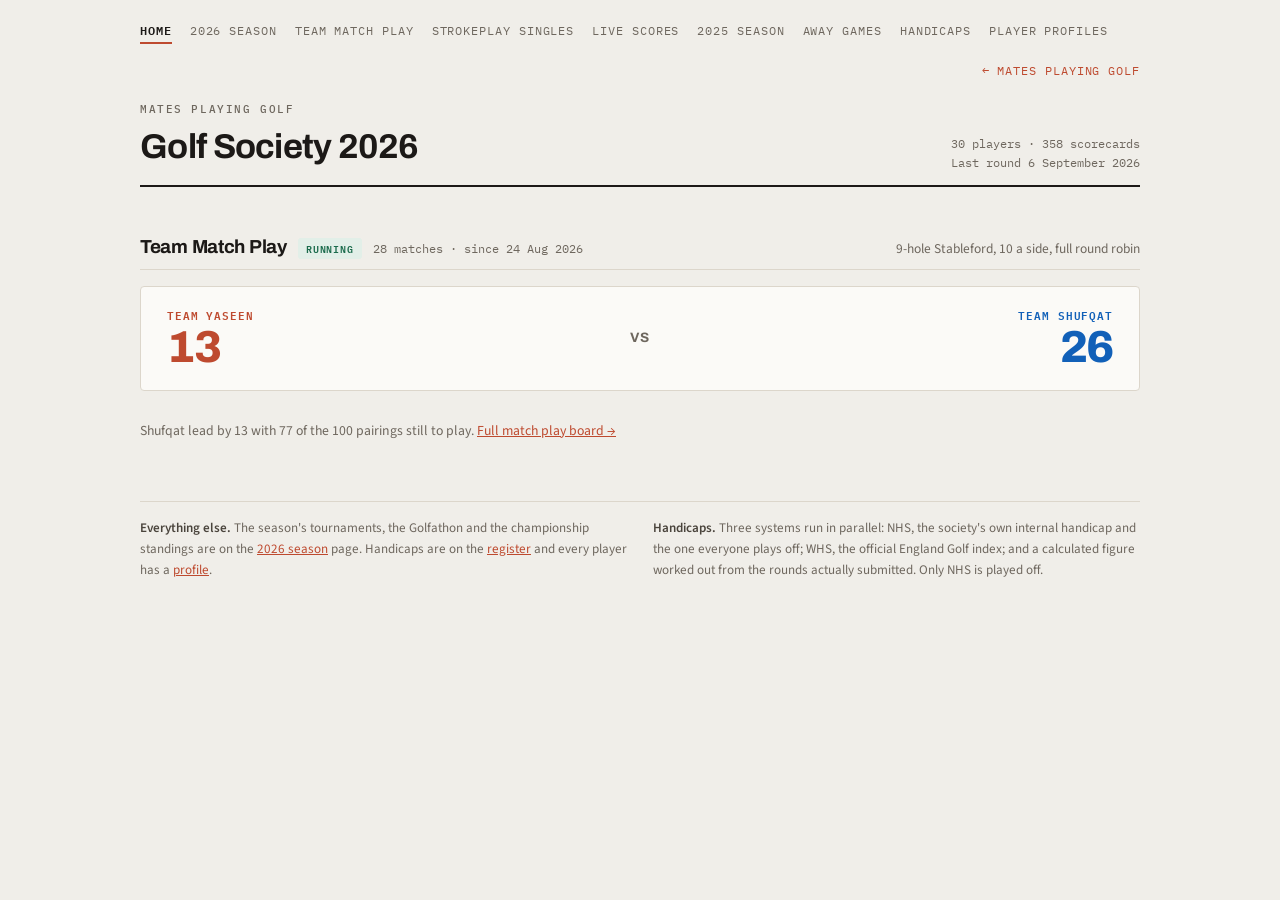
==== commit 8e0411b2: "Yaseen 13, Shufqat 26 (28 matches) -- deleted Waseem v Gaff, was 27-21 (Waseem)" ====
--- a/index.html
+++ b/index.html
@@ -88,7 +88,7 @@
   </footer>
 </div>
 
-<script src="data.js?v=7cae6197"></script>
+<script src="data.js?v=d5c36b93"></script>
 <script src="fx.js?v=35840b0c"></script>
 <script>
   const fmtP = v => v % 1 === 0 ? String(v) : v.toFixed(1);
@@ -204,6 +204,6 @@
   #nextCards .who{font-weight:600;font-size:1rem;}
   #nextCards .sub{font-size:.82rem;color:var(--muted);}
 </style>
-<script src="fresh.js?v=9c44bfec"></script>
+<script src="fresh.js?v=c1589ab7"></script>
 </body>
 </html>
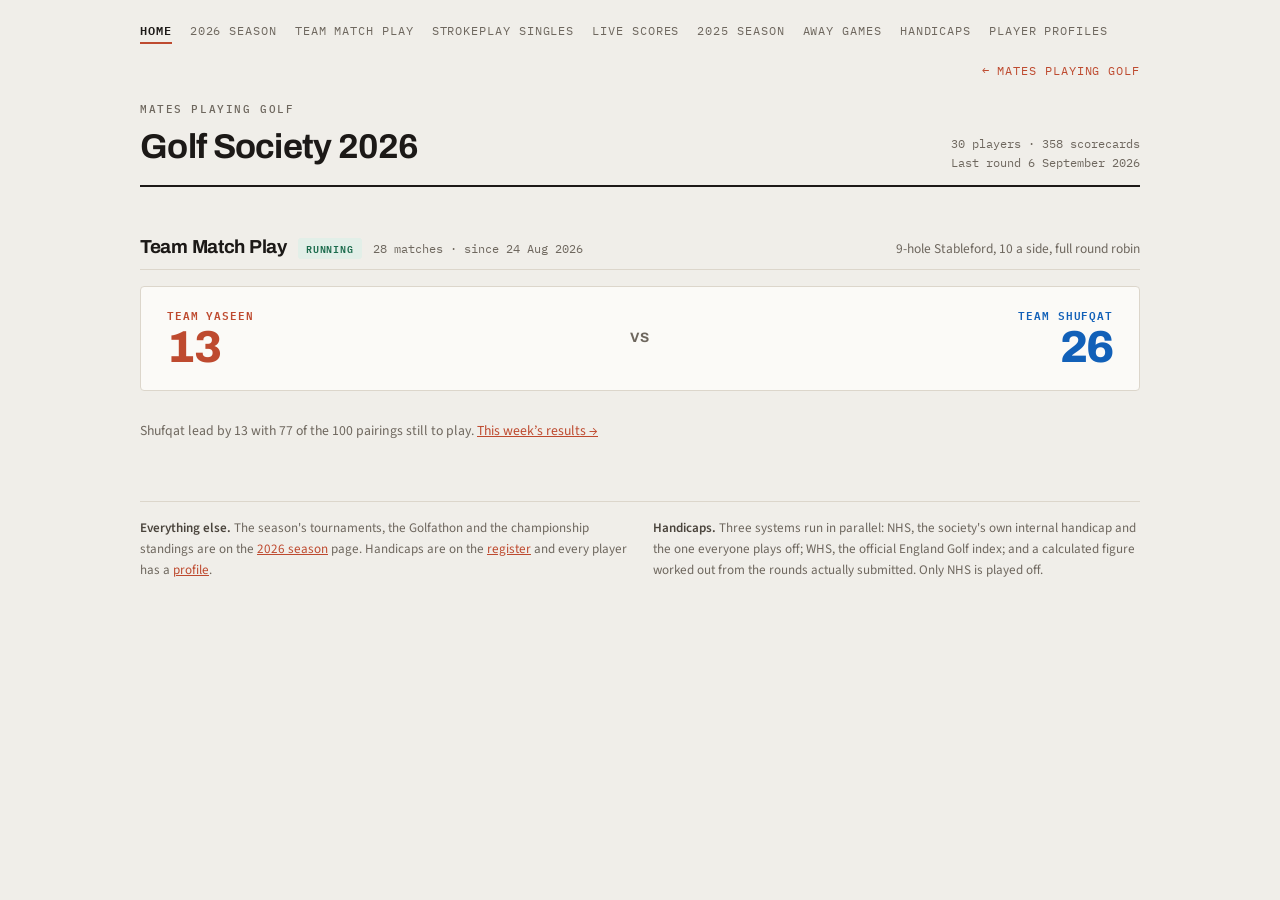
==== commit b810889c: "Home shows the score; Team Match Play opens on this week, details on demand Home page: the team scor" ====
--- a/index.html
+++ b/index.html
@@ -58,18 +58,6 @@
     <p class="mp-note" id="mpNote"></p>
   </section>
 
-  <section id="week" hidden>
-    <div class="head">
-      <div class="head-l">
-        <h2 id="weekTitle">This week</h2>
-        <span class="chip live" id="weekChip"></span>
-        <span class="when" id="weekWhen"></span>
-      </div>
-      <p>All ten weeks are on the <a href="matchplay.html">team match play page</a></p>
-    </div>
-    <div class="weeks" id="weekBox"></div>
-  </section>
-
   <section id="next" hidden>
     <div class="head">
       <div class="head-l">
@@ -89,7 +77,6 @@
 </div>
 
 <script src="data.js?v=d5c36b93"></script>
-<script src="fx.js?v=35840b0c"></script>
 <script>
   const fmtP = v => v % 1 === 0 ? String(v) : v.toFixed(1);
 
@@ -123,45 +110,12 @@
     document.getElementById('mpNote').innerHTML =
       (lead ? `${lead} lead by ${fmtP(Math.abs(a-b))}` : `All square at ${fmtP(a)} each`) +
       ` with ${total - pairs.size} of the ${total} pairings still to play. ` +
-      `<a href="matchplay.html">Full match play board &rarr;</a>`;
+      `<a href="matchplay.html">This week&rsquo;s results &rarr;</a>`;
   })();
 
-  /* ---------- this week's team fixtures ----------
-     The week is chosen by date, so the block moves on by itself every Monday
-     and disappears once the last week has finished - nobody has to republish.
-     Matches played ahead of their week are already done, so the list is a mix
-     of results and outstanding games; both are shown, because what is still to
-     arrange is the point of putting it here.
-
-     The rows are drawn by fx.js, which the match play page uses too, so the
-     two lists cannot drift apart. */
-  (function(){
-    if (typeof TEAM_SCHEDULE === 'undefined' || !TEAM_SCHEDULE.length) return;
-    const today = new Date(); today.setHours(0,0,0,0);
-    const day = d => new Date(d + 'T00:00:00');
-    const endOf = w => { const e = day(w.from); e.setDate(e.getDate() + 6); return e; };
-
-    const last = TEAM_SCHEDULE[TEAM_SCHEDULE.length - 1];
-    if (endOf(last) < today) return;                  // competition over
-    // the week we are in, or the next one to start
-    const w = TEAM_SCHEDULE.find(x => endOf(x) >= today);
-    if (!w) return;
-
-    const done = w.pairs.filter(p => FX.byPair[p[0] + '|' + p[1]]).length;
-    const started = day(w.from) <= today;
-
-    document.getElementById('week').hidden = false;
-    document.getElementById('weekTitle').textContent =
-      (started ? 'This week — week ' : 'Next week — week ') + w.week;
-    document.getElementById('weekChip').textContent = `${done} of ${w.pairs.length}`;
-    document.getElementById('weekWhen').textContent =
-      (started ? 'commencing Monday ' : 'starts Monday ') +
-      day(w.from).toLocaleDateString('en-GB', {day:'numeric', month:'long'});
-
-    const box = document.getElementById('weekBox');
-    box.innerHTML = FX.card(w, {carry:true});
-    box.insertAdjacentHTML('afterend', FX.key());   // outside the grid, not a cell
-  })();
+  /* This week's fixtures used to follow here. Most players want the score and
+     nothing more, so the home page carries just that, and the week's games -
+     with everything else - are on the team match play page. */
 
   /* ---------- the next away day ----------
      Strictly what is still to come: a fixture shows on the day itself and is
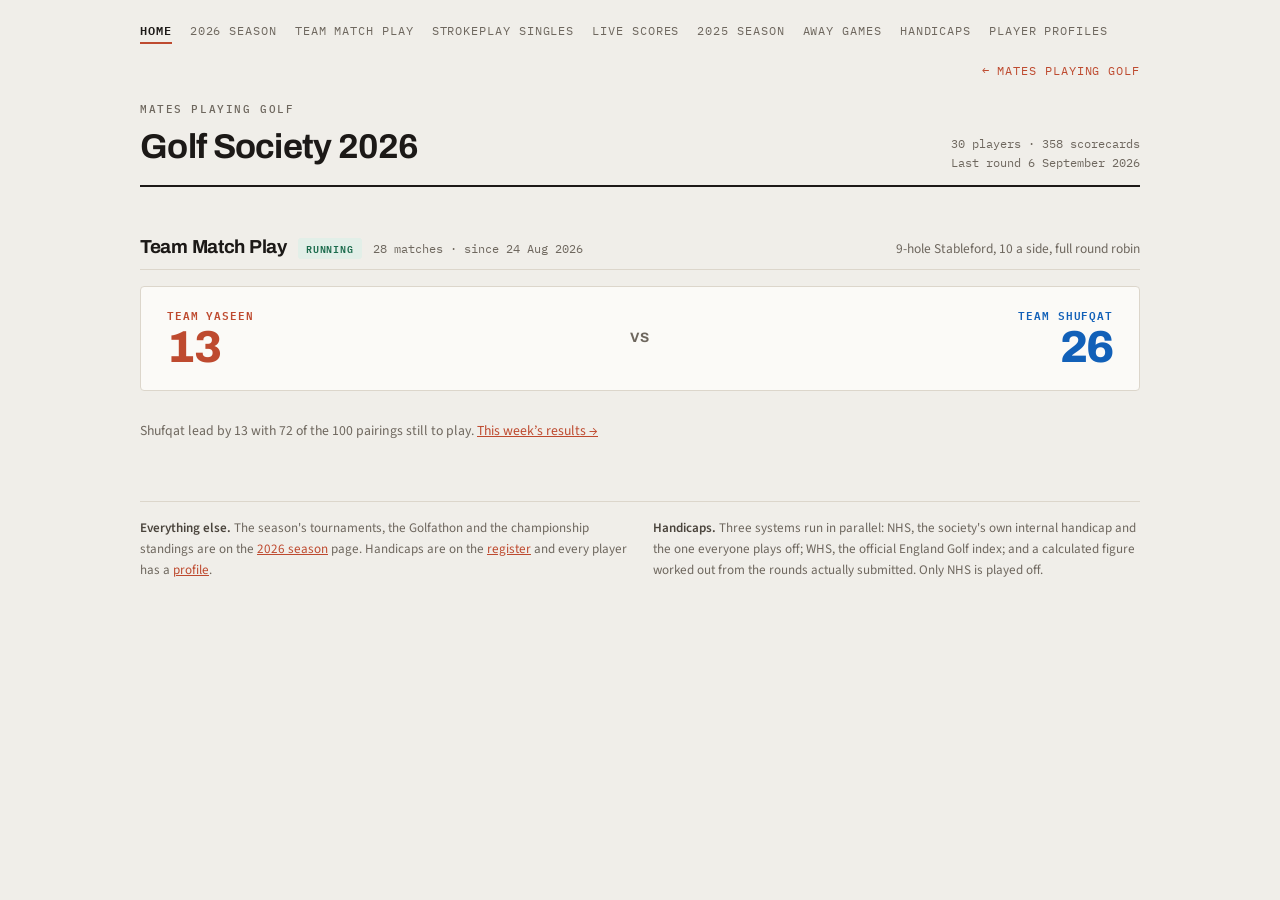
==== commit 452beaf5: "Count a stand-in's match as completing the fixture Agreed 13 September: a match played by a stand-in" ====
--- a/index.html
+++ b/index.html
@@ -87,7 +87,6 @@
 
   /* ---------- team match play, the headline ---------- */
   (function(){
-    const isSub = (p,f) => !!f && f !== p;
     let a = 0, b = 0;
     MATCHES.forEach(m => {
       const big = Math.abs(m.aPts - m.bPts) >= BIG_WIN;
@@ -95,8 +94,9 @@
       else if (m.bPts > m.aPts) b += big ? 2 : 1;
       else { a += 0.5; b += 0.5; }
     });
-    const pairs = new Set(MATCHES.filter(m => !isSub(m.aPlayer,m.aSubFor) && !isSub(m.bPlayer,m.bSubFor))
-      .map(m => m.aPlayer + '|' + m.bPlayer));
+    // A stand-in's match completes the fixture, so a result counts against the
+    // pair who were DRAWN to play it, whoever actually played (13 Sept 2026).
+    const pairs = new Set(MATCHES.map(m => (m.aSubFor || m.aPlayer) + '|' + (m.bSubFor || m.bPlayer)));
     const total = ROSTER_A.length * ROSTER_B.length;
 
     document.getElementById('mpA').textContent = fmtP(a);
